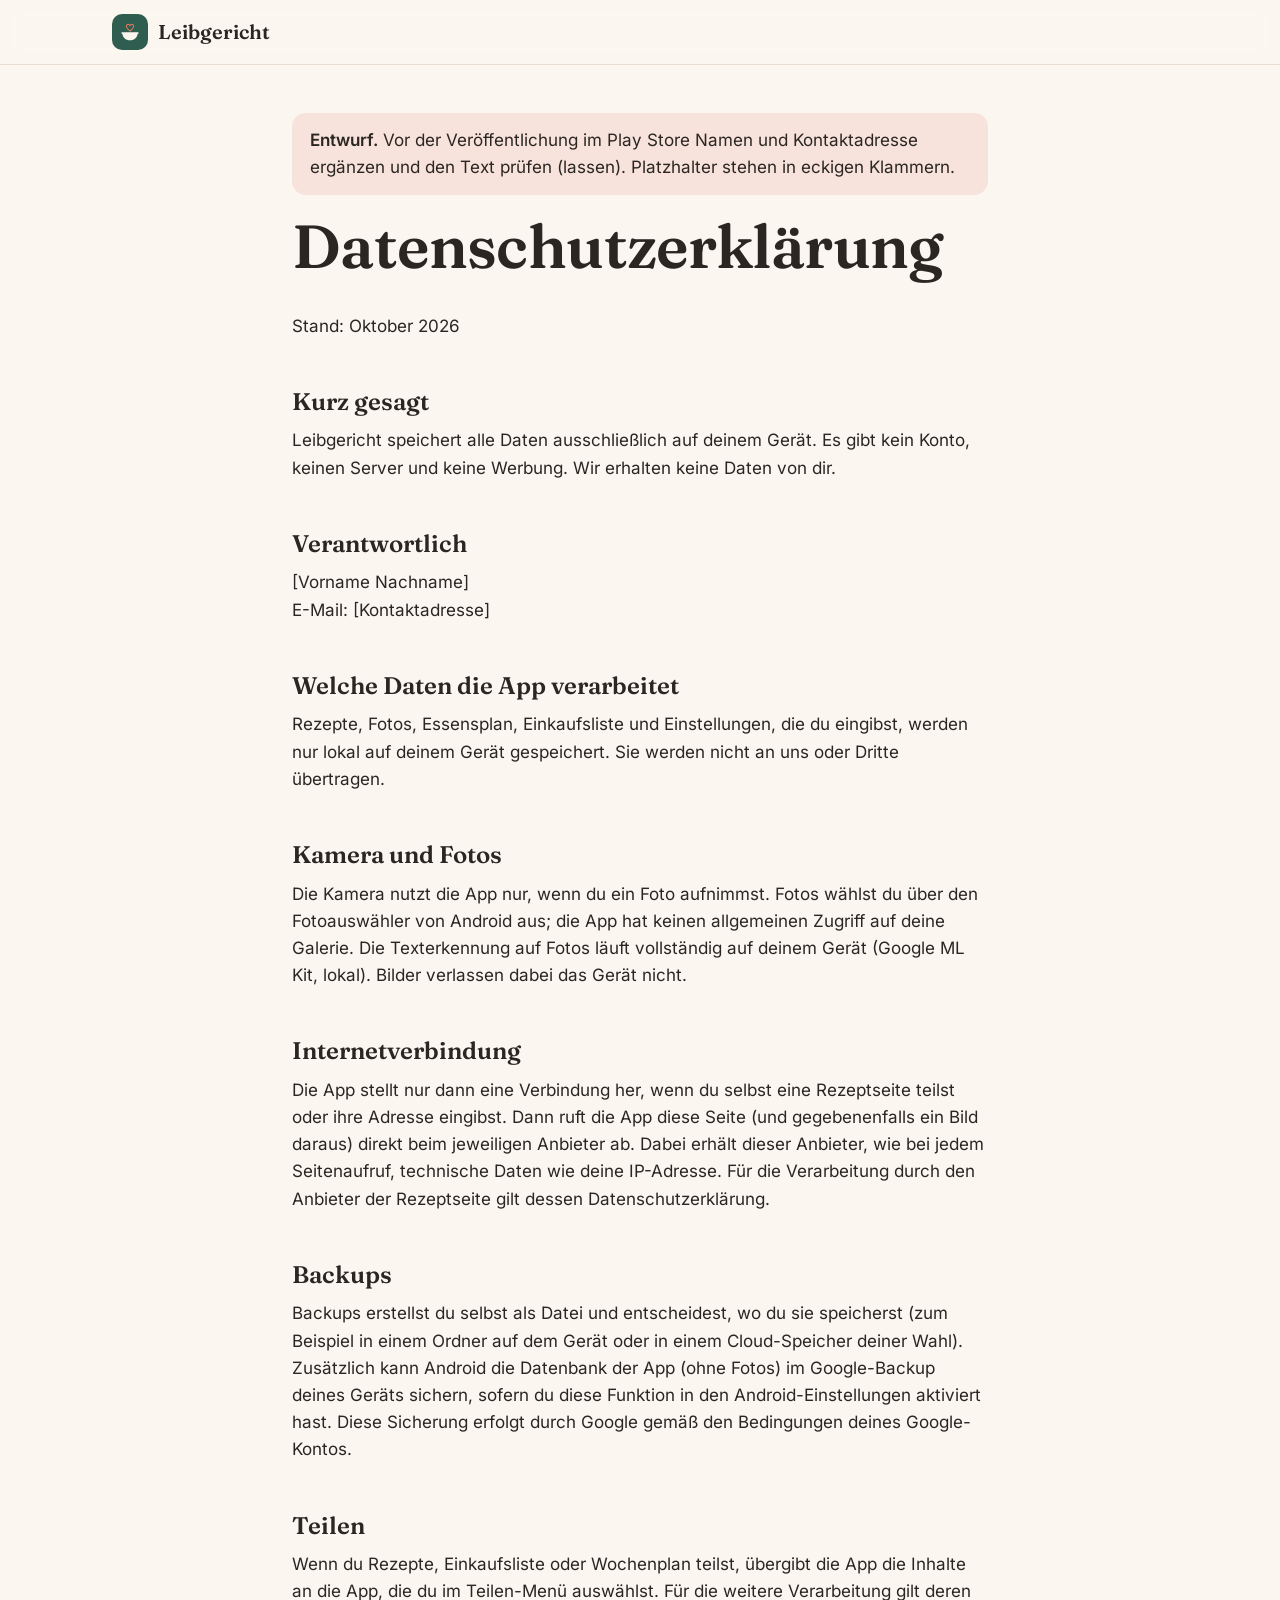
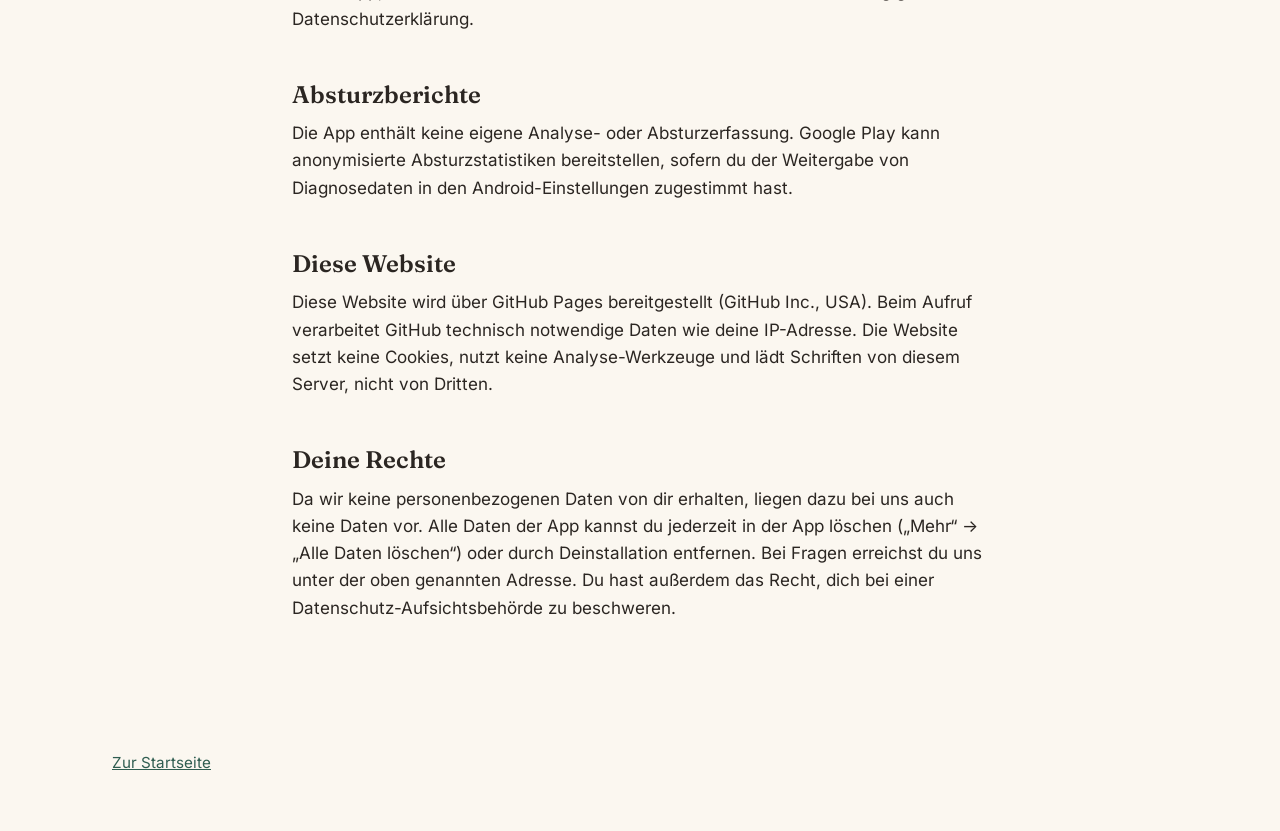
==== datenschutz.html @ 76343cdd "Erste Version der Landingpage und Datenschutzerklärung (Entwurf) Responsive Seite (Handy bis Desktop" ====
<!doctype html>
<html lang="de">
<head>
  <meta charset="utf-8">
  <meta name="viewport" content="width=device-width, initial-scale=1">
  <title>Datenschutz – Leibgericht</title>
  <meta name="robots" content="noindex">
  <link rel="icon" href="assets/img/favicon.png" type="image/png">
  <link rel="stylesheet" href="assets/styles.css">
</head>
<body>
  <header class="site-header">
    <div class="container">
      <a class="brand" href="./"><img src="assets/img/app-icon.svg" alt="" width="36" height="36">Leibgericht</a>
    </div>
  </header>
  <main class="legal">
    <div class="container">
      <p class="draft-note"><strong>Entwurf.</strong> Vor der Veröffentlichung im Play Store Namen und Kontaktadresse ergänzen und den Text prüfen (lassen). Platzhalter stehen in eckigen Klammern.</p>
      <h1>Datenschutzerklärung</h1>
      <p>Stand: Oktober 2026</p>

      <h2>Kurz gesagt</h2>
      <p>Leibgericht speichert alle Daten ausschließlich auf deinem Gerät. Es gibt kein Konto, keinen Server und keine Werbung. Wir erhalten keine Daten von dir.</p>

      <h2>Verantwortlich</h2>
      <p>[Vorname Nachname]<br>E-Mail: [Kontaktadresse]</p>

      <h2>Welche Daten die App verarbeitet</h2>
      <p>Rezepte, Fotos, Essensplan, Einkaufsliste und Einstellungen, die du eingibst, werden nur lokal auf deinem Gerät gespeichert. Sie werden nicht an uns oder Dritte übertragen.</p>

      <h2>Kamera und Fotos</h2>
      <p>Die Kamera nutzt die App nur, wenn du ein Foto aufnimmst. Fotos wählst du über den Fotoauswähler von Android aus; die App hat keinen allgemeinen Zugriff auf deine Galerie. Die Texterkennung auf Fotos läuft vollständig auf deinem Gerät (Google ML Kit, lokal). Bilder verlassen dabei das Gerät nicht.</p>

      <h2>Internetverbindung</h2>
      <p>Die App stellt nur dann eine Verbindung her, wenn du selbst eine Rezeptseite teilst oder ihre Adresse eingibst. Dann ruft die App diese Seite (und gegebenenfalls ein Bild daraus) direkt beim jeweiligen Anbieter ab. Dabei erhält dieser Anbieter, wie bei jedem Seitenaufruf, technische Daten wie deine IP-Adresse. Für die Verarbeitung durch den Anbieter der Rezeptseite gilt dessen Datenschutzerklärung.</p>

      <h2>Backups</h2>
      <p>Backups erstellst du selbst als Datei und entscheidest, wo du sie speicherst (zum Beispiel in einem Ordner auf dem Gerät oder in einem Cloud-Speicher deiner Wahl). Zusätzlich kann Android die Datenbank der App (ohne Fotos) im Google-Backup deines Geräts sichern, sofern du diese Funktion in den Android-Einstellungen aktiviert hast. Diese Sicherung erfolgt durch Google gemäß den Bedingungen deines Google-Kontos.</p>

      <h2>Teilen</h2>
      <p>Wenn du Rezepte, Einkaufsliste oder Wochenplan teilst, übergibt die App die Inhalte an die App, die du im Teilen-Menü auswählst. Für die weitere Verarbeitung gilt deren Datenschutzerklärung.</p>

      <h2>Absturzberichte</h2>
      <p>Die App enthält keine eigene Analyse- oder Absturzerfassung. Google Play kann anonymisierte Absturzstatistiken bereitstellen, sofern du der Weitergabe von Diagnosedaten in den Android-Einstellungen zugestimmt hast.</p>

      <h2>Diese Website</h2>
      <p>Diese Website wird über GitHub Pages bereitgestellt (GitHub Inc., USA). Beim Aufruf verarbeitet GitHub technisch notwendige Daten wie deine IP-Adresse. Die Website setzt keine Cookies, nutzt keine Analyse-Werkzeuge und lädt Schriften von diesem Server, nicht von Dritten.</p>

      <h2>Deine Rechte</h2>
      <p>Da wir keine personenbezogenen Daten von dir erhalten, liegen dazu bei uns auch keine Daten vor. Alle Daten der App kannst du jederzeit in der App löschen („Mehr“ → „Alle Daten löschen“) oder durch Deinstallation entfernen. Bei Fragen erreichst du uns unter der oben genannten Adresse. Du hast außerdem das Recht, dich bei einer Datenschutz-Aufsichtsbehörde zu beschweren.</p>
    </div>
  </main>
  <footer class="site-footer">
    <div class="container">
      <a href="./">Zur Startseite</a>
    </div>
  </footer>
</body>
</html>
---- assets/styles.css ----
/* Leibgericht – Website. Farben wie in der App (hell/dunkel). Schriften lokal
   eingebunden, damit beim Besuch keine Daten an Dritte (z. B. Google) gehen. */

@font-face { font-family: 'Fraunces'; src: url('fonts/Fraunces_600SemiBold.ttf') format('truetype'); font-weight: 600; font-display: swap; }
@font-face { font-family: 'Inter'; src: url('fonts/Inter_400Regular.ttf') format('truetype'); font-weight: 400; font-display: swap; }
@font-face { font-family: 'Inter'; src: url('fonts/Inter_600SemiBold.ttf') format('truetype'); font-weight: 600; font-display: swap; }

:root {
  --background: #FBF7F0;
  --surface: #FFFFFF;
  --surface-muted: #F3ECE1;
  --border: #E8DFD2;
  --text: #2B2622;
  --text-muted: #7A6F64;
  --primary: #2F5D50;
  --on-primary: #FBF7F0;
  --primary-soft: #E3EDE7;
  --accent: #C4553B;
  --accent-text: #B5482F;
  --accent-soft: #F7E3DC;
  --radius: 20px;
  --max-width: 1120px;
  color-scheme: light;
}

@media (prefers-color-scheme: dark) {
  :root {
    --background: #161412;
    --surface: #211E1B;
    --surface-muted: #2B2723;
    --border: #3A342E;
    --text: #F3EEE7;
    --text-muted: #A89E92;
    --primary: #8FC4A6;
    --on-primary: #161412;
    --primary-soft: #22332B;
    --accent: #E07A5F;
    --accent-text: #E8907A;
    --accent-soft: #3A2620;
    color-scheme: dark;
  }
}

* { box-sizing: border-box; }
html { scroll-behavior: smooth; }
body {
  margin: 0;
  background: var(--background);
  color: var(--text);
  font-family: 'Inter', system-ui, -apple-system, 'Segoe UI', Roboto, sans-serif;
  font-size: 17px;
  line-height: 1.6;
  -webkit-font-smoothing: antialiased;
}
img { max-width: 100%; display: block; }
a { color: var(--primary); }
h1, h2, h3 { font-family: 'Fraunces', Georgia, serif; font-weight: 600; line-height: 1.15; margin: 0 0 0.5em; }
h1 { font-size: clamp(2.3rem, 5.5vw, 3.8rem); letter-spacing: -0.01em; }
h2 { font-size: clamp(1.7rem, 3.6vw, 2.5rem); }
h3 { font-size: 1.25rem; }
p { margin: 0 0 1em; }

.container { width: 100%; max-width: var(--max-width); margin: 0 auto; padding: 0 16px; }
@media (min-width: 720px) { .container { padding: 0 32px; } }

.skip-link { position: absolute; left: -999px; top: 8px; background: var(--primary); color: var(--on-primary); padding: 8px 16px; border-radius: 8px; }
.skip-link:focus { left: 16px; z-index: 10; }

/* Kopfzeile */
.site-header { position: sticky; top: 0; z-index: 5; background: color-mix(in srgb, var(--background) 88%, transparent); backdrop-filter: blur(10px); border-bottom: 1px solid var(--border); }
.site-header .container { display: flex; align-items: center; justify-content: space-between; height: 64px; gap: 16px; }
.brand { display: flex; align-items: center; gap: 10px; text-decoration: none; color: var(--text); font-family: 'Fraunces', Georgia, serif; font-size: 1.25rem; }
.brand img { width: 36px; height: 36px; border-radius: 10px; }
.site-nav { display: flex; gap: 20px; }
.site-nav a { color: var(--text-muted); text-decoration: none; font-size: 0.95rem; }
.site-nav a:hover { color: var(--text); }
@media (max-width: 640px) { .site-nav { display: none; } }

/* Buttons */
.button { display: inline-flex; align-items: center; gap: 10px; min-height: 52px; padding: 0 22px; border-radius: 14px; font-weight: 600; text-decoration: none; border: 0; font-size: 1rem; }
.button-primary { background: var(--primary); color: var(--on-primary); }
.button-secondary { background: var(--primary-soft); color: var(--primary); }
.button[aria-disabled="true"] { cursor: default; }
.button svg { width: 22px; height: 22px; }

/* Hero */
.hero { padding: 56px 0 40px; overflow: hidden; }
.hero .container { display: grid; gap: 40px; align-items: center; }
@media (min-width: 900px) { .hero .container { grid-template-columns: 1.1fr 0.9fr; } .hero { padding: 88px 0 72px; } }
.eyebrow { display: inline-flex; align-items: center; gap: 8px; color: var(--accent-text); font-weight: 600; font-size: 0.9rem; letter-spacing: 0.06em; text-transform: uppercase; margin-bottom: 16px; }
.hero-lead { font-size: 1.2rem; color: var(--text-muted); max-width: 34em; }
.hero-actions { display: flex; flex-wrap: wrap; gap: 12px; margin: 28px 0 20px; }
.hero-facts { display: flex; flex-wrap: wrap; gap: 8px 18px; padding: 0; margin: 0; list-style: none; color: var(--text-muted); font-size: 0.95rem; }
.hero-facts li::before { content: '✓'; color: var(--primary); font-weight: 600; margin-right: 6px; }
.hero-visual { position: relative; display: flex; justify-content: center; }
.hero-visual::before { content: ''; position: absolute; inset: 8% 2% auto; height: 80%; border-radius: 50%; background: radial-gradient(circle, var(--primary-soft) 0%, transparent 70%); z-index: 0; }

/* Geräte-Rahmen mit Screenshot-Platzhaltern */
.device { position: relative; z-index: 1; margin: 0; }
.device .screen { border-radius: 30px; border: 8px solid var(--text); background: var(--surface); overflow: hidden; box-shadow: 0 24px 60px -24px rgba(43, 38, 34, 0.45); }
.device.phone .screen { width: min(280px, 72vw); aspect-ratio: 9 / 19.5; }
.device.tablet { width: min(760px, 100%); }
.device.tablet .screen { width: 100%; aspect-ratio: 16 / 10; border-radius: 24px; }
.device img { width: 100%; height: 100%; object-fit: cover; }
.placeholder { display: flex; flex-direction: column; align-items: center; justify-content: center; gap: 10px; text-align: center; padding: 24px; color: var(--text-muted); background: repeating-linear-gradient(135deg, var(--surface-muted) 0 12px, var(--surface) 12px 24px); font-size: 0.95rem; }
.placeholder strong { color: var(--text); font-family: 'Fraunces', Georgia, serif; font-size: 1.15rem; font-weight: 600; }
.device figcaption { text-align: center; margin-top: 14px; color: var(--text-muted); font-size: 0.95rem; }

/* Abschnitte */
section { padding: 64px 0; }
.section-muted { background: var(--surface-muted); }
.section-head { max-width: 640px; margin-bottom: 40px; }
.section-head p { color: var(--text-muted); font-size: 1.1rem; }

.problem-sources { display: flex; flex-wrap: wrap; gap: 10px; margin: 24px 0 0; padding: 0; list-style: none; }
.problem-sources li { background: var(--surface); border: 1px solid var(--border); border-radius: 999px; padding: 8px 16px; font-size: 0.95rem; }

.feature-grid { display: grid; gap: 16px; grid-template-columns: 1fr; }
@media (min-width: 640px) { .feature-grid { grid-template-columns: repeat(2, 1fr); } }
@media (min-width: 980px) { .feature-grid { grid-template-columns: repeat(3, 1fr); } }
.feature { background: var(--surface); border: 1px solid var(--border); border-radius: var(--radius); padding: 24px; }
.feature .icon { width: 48px; height: 48px; border-radius: 14px; background: var(--primary-soft); color: var(--primary); display: flex; align-items: center; justify-content: center; margin-bottom: 16px; }
.feature .icon svg { width: 26px; height: 26px; }
.feature p { color: var(--text-muted); margin: 0; }

.gallery { display: flex; gap: 24px; overflow-x: auto; padding: 8px 4px 24px; scroll-snap-type: x mandatory; }
.gallery .device { scroll-snap-align: center; flex: 0 0 auto; }
.gallery .device.phone .screen { width: 240px; }
.tablet-showcase { display: flex; justify-content: center; margin-top: 24px; }

.privacy { display: grid; gap: 32px; align-items: center; }
@media (min-width: 900px) { .privacy { grid-template-columns: 1fr 1fr; } }
.privacy-list { list-style: none; padding: 0; margin: 0; display: grid; gap: 14px; }
.privacy-list li { display: flex; gap: 14px; align-items: flex-start; background: var(--surface); border: 1px solid var(--border); border-radius: 16px; padding: 16px 18px; }
.privacy-list .check { flex: 0 0 28px; height: 28px; border-radius: 50%; background: var(--primary); color: var(--on-primary); display: flex; align-items: center; justify-content: center; font-weight: 600; }
.privacy-list strong { display: block; }
.privacy-list span { color: var(--text-muted); }
.privacy-quote { font-family: 'Fraunces', Georgia, serif; font-size: clamp(1.5rem, 3vw, 2.1rem); line-height: 1.3; color: var(--primary); }
.privacy-quote .heart { color: var(--accent); }

.faq { max-width: 760px; }
.faq details { background: var(--surface); border: 1px solid var(--border); border-radius: 16px; padding: 4px 20px; margin-bottom: 12px; }
.faq summary { cursor: pointer; font-weight: 600; padding: 14px 0; list-style: none; display: flex; justify-content: space-between; gap: 16px; }
.faq summary::-webkit-details-marker { display: none; }
.faq summary::after { content: '+'; color: var(--primary); font-size: 1.4rem; line-height: 1; }
.faq details[open] summary::after { content: '–'; }
.faq details p { color: var(--text-muted); }

.cta { text-align: center; }
.cta .container { background: var(--primary); color: var(--on-primary); border-radius: 28px; padding: 48px 24px; max-width: calc(var(--max-width) - 64px); }
.cta h2 { color: var(--on-primary); }
.cta p { opacity: 0.85; max-width: 34em; margin: 0 auto 24px; }
.cta .button { background: var(--on-primary); color: var(--primary); }

.site-footer { padding: 40px 0 56px; color: var(--text-muted); font-size: 0.95rem; }
.site-footer .container { display: flex; flex-wrap: wrap; justify-content: space-between; gap: 16px; }
.site-footer nav { display: flex; gap: 20px; }

/* Rechtstexte */
.legal { padding: 48px 0 72px; }
.legal .container { max-width: 760px; }
.legal h2 { font-size: 1.5rem; margin-top: 2em; }
.legal .draft-note { background: var(--accent-soft); border-radius: 14px; padding: 14px 18px; color: var(--text); }

@media (prefers-reduced-motion: reduce) { html { scroll-behavior: auto; } }
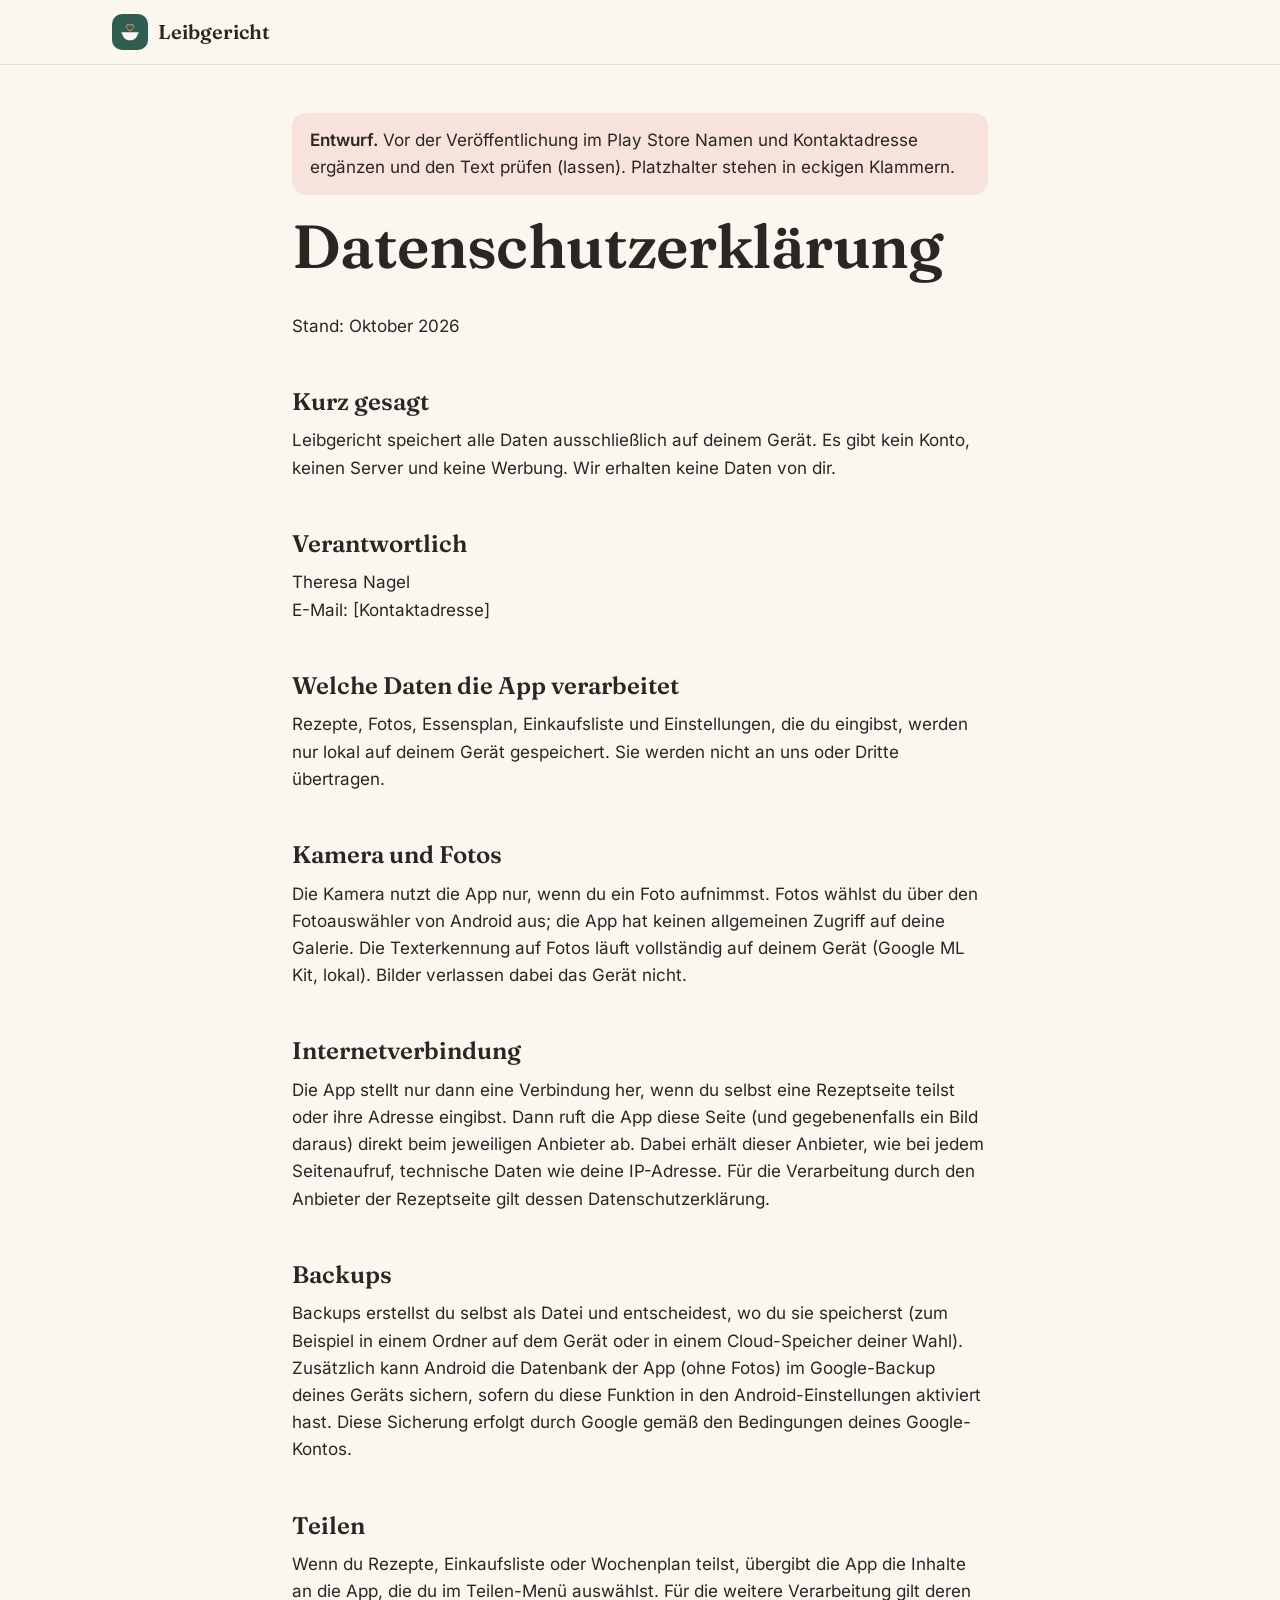
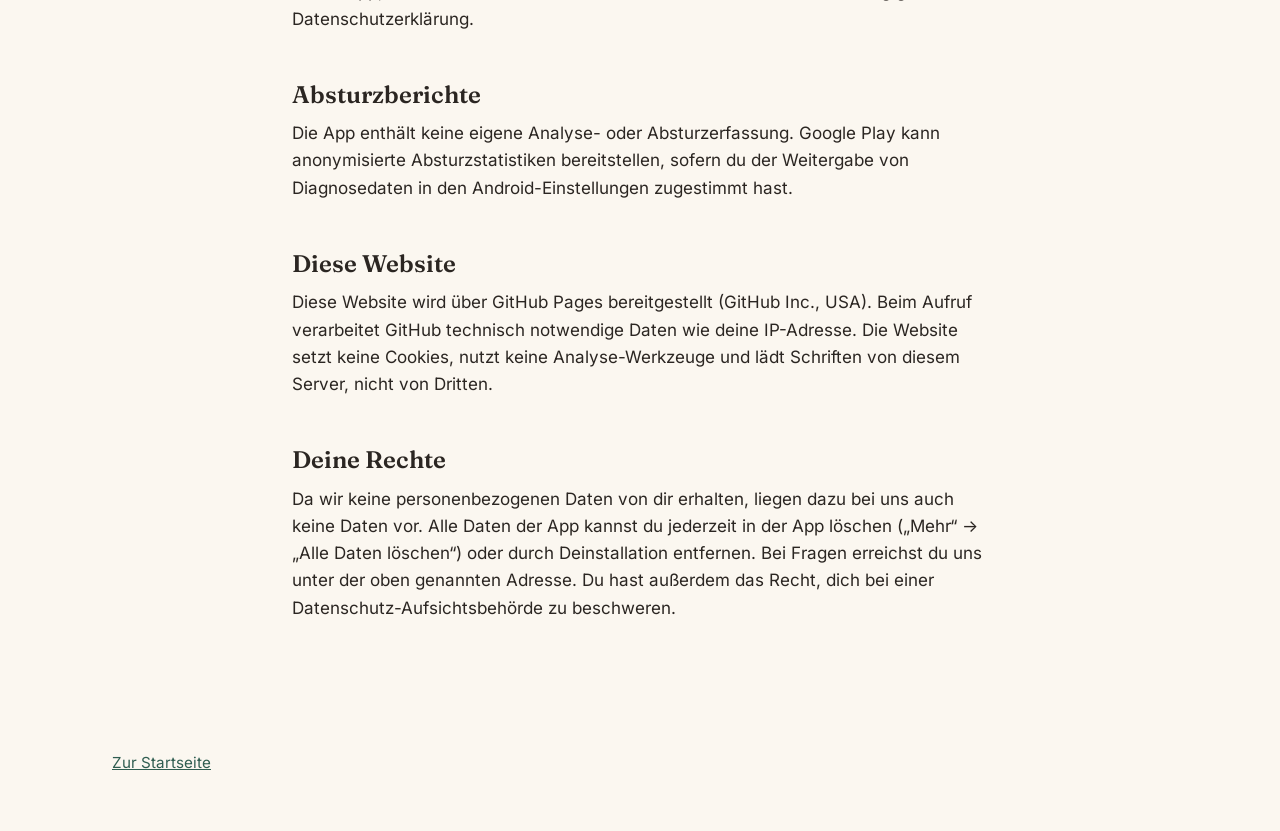
==== commit 4a338e89: "docs(privacy): add the name of the controller Co-Authored-By: Claude Opus 5.5 <noreply@anthropic.com" ====
--- a/datenschutz.html
+++ b/datenschutz.html
@@ -24,7 +24,7 @@
       <p>Leibgericht speichert alle Daten ausschließlich auf deinem Gerät. Es gibt kein Konto, keinen Server und keine Werbung. Wir erhalten keine Daten von dir.</p>
 
       <h2>Verantwortlich</h2>
-      <p>[Vorname Nachname]<br>E-Mail: [Kontaktadresse]</p>
+      <p>Theresa Nagel<br>E-Mail: [Kontaktadresse]</p>
 
       <h2>Welche Daten die App verarbeitet</h2>
       <p>Rezepte, Fotos, Essensplan, Einkaufsliste und Einstellungen, die du eingibst, werden nur lokal auf deinem Gerät gespeichert. Sie werden nicht an uns oder Dritte übertragen.</p>
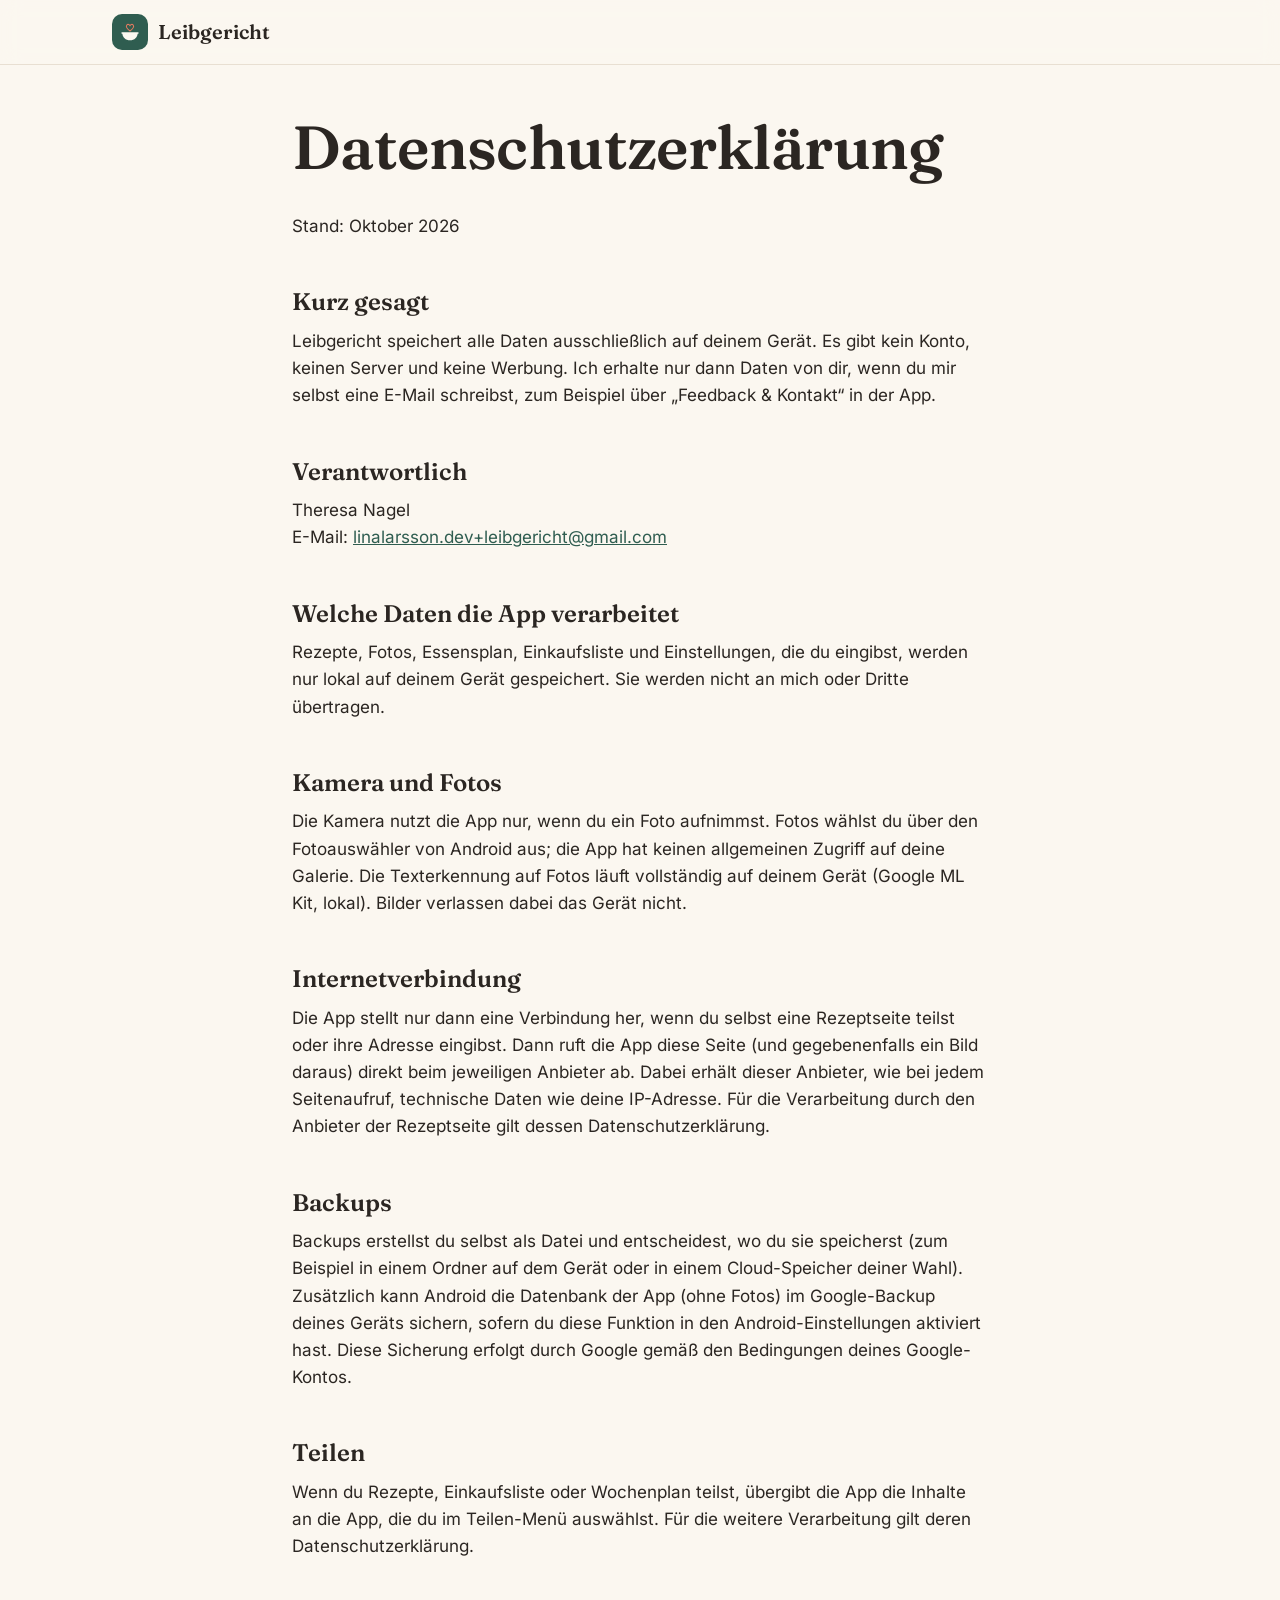
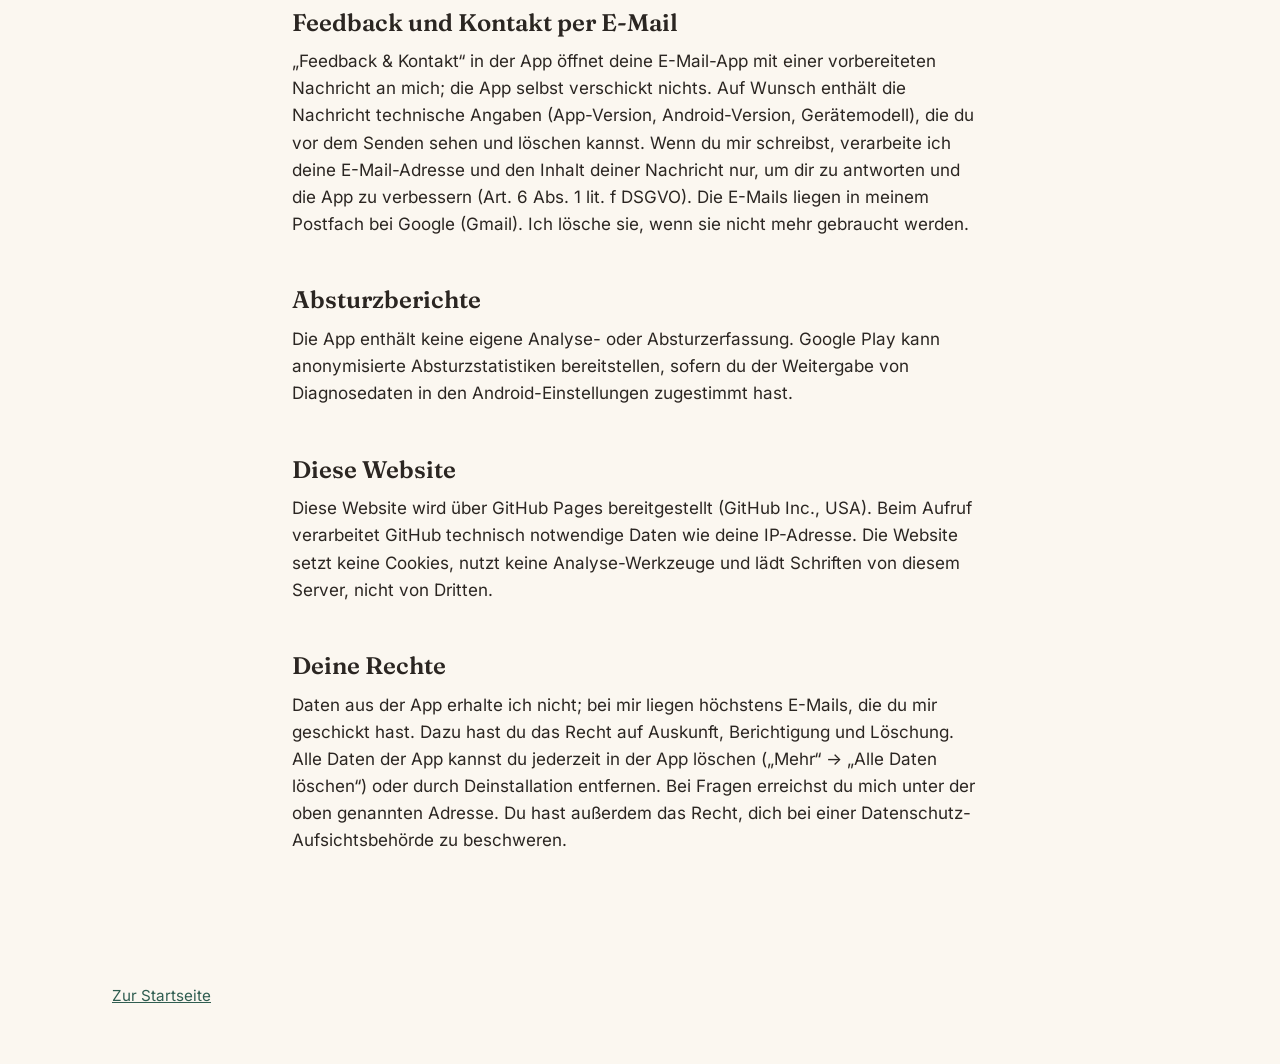
==== commit 6b3a4b7b: "docs(privacy): add contact address and feedback by e-mail Co-Authored-By: Claude Opus 5.5 <noreply@a" ====
--- a/datenschutz.html
+++ b/datenschutz.html
@@ -16,18 +16,17 @@
   </header>
   <main class="legal">
     <div class="container">
-      <p class="draft-note"><strong>Entwurf.</strong> Vor der Veröffentlichung im Play Store Namen und Kontaktadresse ergänzen und den Text prüfen (lassen). Platzhalter stehen in eckigen Klammern.</p>
       <h1>Datenschutzerklärung</h1>
       <p>Stand: Oktober 2026</p>
 
       <h2>Kurz gesagt</h2>
-      <p>Leibgericht speichert alle Daten ausschließlich auf deinem Gerät. Es gibt kein Konto, keinen Server und keine Werbung. Wir erhalten keine Daten von dir.</p>
+      <p>Leibgericht speichert alle Daten ausschließlich auf deinem Gerät. Es gibt kein Konto, keinen Server und keine Werbung. Ich erhalte nur dann Daten von dir, wenn du mir selbst eine E-Mail schreibst, zum Beispiel über „Feedback &amp; Kontakt“ in der App.</p>
 
       <h2>Verantwortlich</h2>
-      <p>Theresa Nagel<br>E-Mail: [Kontaktadresse]</p>
+      <p>Theresa Nagel<br>E-Mail: <a href="mailto:linalarsson.dev+leibgericht@gmail.com">linalarsson.dev+leibgericht@gmail.com</a></p>
 
       <h2>Welche Daten die App verarbeitet</h2>
-      <p>Rezepte, Fotos, Essensplan, Einkaufsliste und Einstellungen, die du eingibst, werden nur lokal auf deinem Gerät gespeichert. Sie werden nicht an uns oder Dritte übertragen.</p>
+      <p>Rezepte, Fotos, Essensplan, Einkaufsliste und Einstellungen, die du eingibst, werden nur lokal auf deinem Gerät gespeichert. Sie werden nicht an mich oder Dritte übertragen.</p>
 
       <h2>Kamera und Fotos</h2>
       <p>Die Kamera nutzt die App nur, wenn du ein Foto aufnimmst. Fotos wählst du über den Fotoauswähler von Android aus; die App hat keinen allgemeinen Zugriff auf deine Galerie. Die Texterkennung auf Fotos läuft vollständig auf deinem Gerät (Google ML Kit, lokal). Bilder verlassen dabei das Gerät nicht.</p>
@@ -41,6 +40,9 @@
       <h2>Teilen</h2>
       <p>Wenn du Rezepte, Einkaufsliste oder Wochenplan teilst, übergibt die App die Inhalte an die App, die du im Teilen-Menü auswählst. Für die weitere Verarbeitung gilt deren Datenschutzerklärung.</p>
 
+      <h2>Feedback und Kontakt per E-Mail</h2>
+      <p>„Feedback &amp; Kontakt“ in der App öffnet deine E-Mail-App mit einer vorbereiteten Nachricht an mich; die App selbst verschickt nichts. Auf Wunsch enthält die Nachricht technische Angaben (App-Version, Android-Version, Gerätemodell), die du vor dem Senden sehen und löschen kannst. Wenn du mir schreibst, verarbeite ich deine E-Mail-Adresse und den Inhalt deiner Nachricht nur, um dir zu antworten und die App zu verbessern (Art. 6 Abs. 1 lit. f DSGVO). Die E-Mails liegen in meinem Postfach bei Google (Gmail). Ich lösche sie, wenn sie nicht mehr gebraucht werden.</p>
+
       <h2>Absturzberichte</h2>
       <p>Die App enthält keine eigene Analyse- oder Absturzerfassung. Google Play kann anonymisierte Absturzstatistiken bereitstellen, sofern du der Weitergabe von Diagnosedaten in den Android-Einstellungen zugestimmt hast.</p>
 
@@ -48,7 +50,7 @@
       <p>Diese Website wird über GitHub Pages bereitgestellt (GitHub Inc., USA). Beim Aufruf verarbeitet GitHub technisch notwendige Daten wie deine IP-Adresse. Die Website setzt keine Cookies, nutzt keine Analyse-Werkzeuge und lädt Schriften von diesem Server, nicht von Dritten.</p>
 
       <h2>Deine Rechte</h2>
-      <p>Da wir keine personenbezogenen Daten von dir erhalten, liegen dazu bei uns auch keine Daten vor. Alle Daten der App kannst du jederzeit in der App löschen („Mehr“ → „Alle Daten löschen“) oder durch Deinstallation entfernen. Bei Fragen erreichst du uns unter der oben genannten Adresse. Du hast außerdem das Recht, dich bei einer Datenschutz-Aufsichtsbehörde zu beschweren.</p>
+      <p>Daten aus der App erhalte ich nicht; bei mir liegen höchstens E-Mails, die du mir geschickt hast. Dazu hast du das Recht auf Auskunft, Berichtigung und Löschung. Alle Daten der App kannst du jederzeit in der App löschen („Mehr“ → „Alle Daten löschen“) oder durch Deinstallation entfernen. Bei Fragen erreichst du mich unter der oben genannten Adresse. Du hast außerdem das Recht, dich bei einer Datenschutz-Aufsichtsbehörde zu beschweren.</p>
     </div>
   </main>
   <footer class="site-footer">
